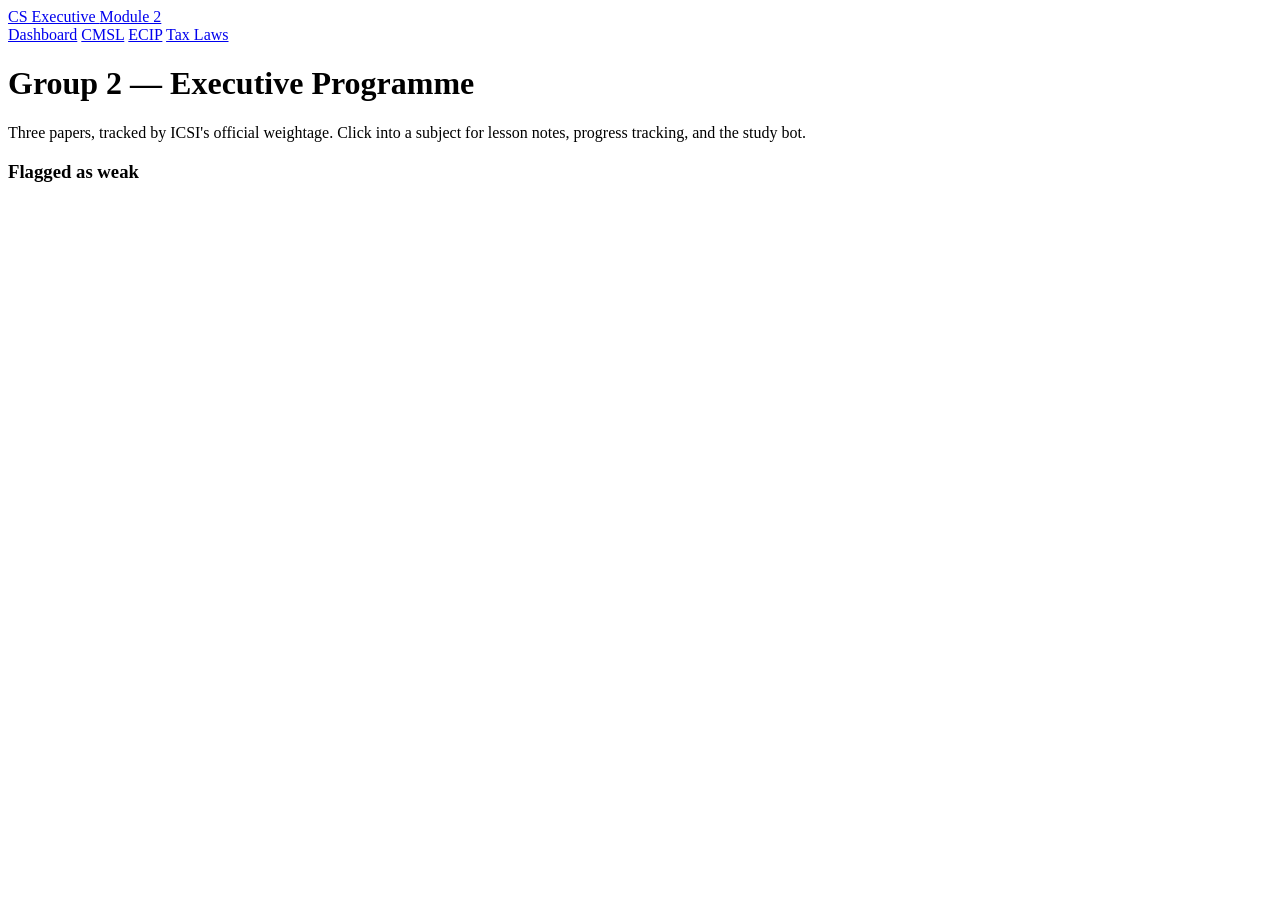
==== index.html @ d8a4f107 "Add files via upload" ====
<!DOCTYPE html>
<html lang="en">
<head>
<meta charset="UTF-8" />
<meta name="viewport" content="width=device-width, initial-scale=1" />
<title>CS Executive Module 2 — Study Guide</title>
<link rel="preconnect" href="https://fonts.googleapis.com">
<link href="https://fonts.googleapis.com/css2?family=Source+Serif+4:opsz,wght@8..60,400;8..60,600&family=IBM+Plex+Sans:wght@400;500;600&display=swap" rel="stylesheet">
<link rel="stylesheet" href="assets/style.css" />
</head>
<body>
  <div class="topbar">
    <a href="index.html" class="brand">CS Executive <span>Module 2</span></a>
    <nav>
      <a href="index.html" class="active">Dashboard</a>
      <a href="subject.html?paper=cmsl">CMSL</a>
      <a href="subject.html?paper=ecip">ECIP</a>
      <a href="subject.html?paper=tax">Tax Laws</a>
    </nav>
  </div>

  <div class="wrap">
    <div class="hero">
      <h1>Group 2 — Executive Programme</h1>
      <p>Three papers, tracked by ICSI's official weightage. Click into a subject for lesson notes, progress tracking, and the study bot.</p>
    </div>

    <div class="paper-grid" id="paper-grid"></div>

    <div class="weak-list">
      <h3>Flagged as weak</h3>
      <div id="weak-items"></div>
    </div>
  </div>

  <script src="assets/data.js"></script>
  <script src="assets/app.js"></script>
  <script src="assets/bot.js"></script>
  <script>renderDashboard();</script>
</body>
</html>
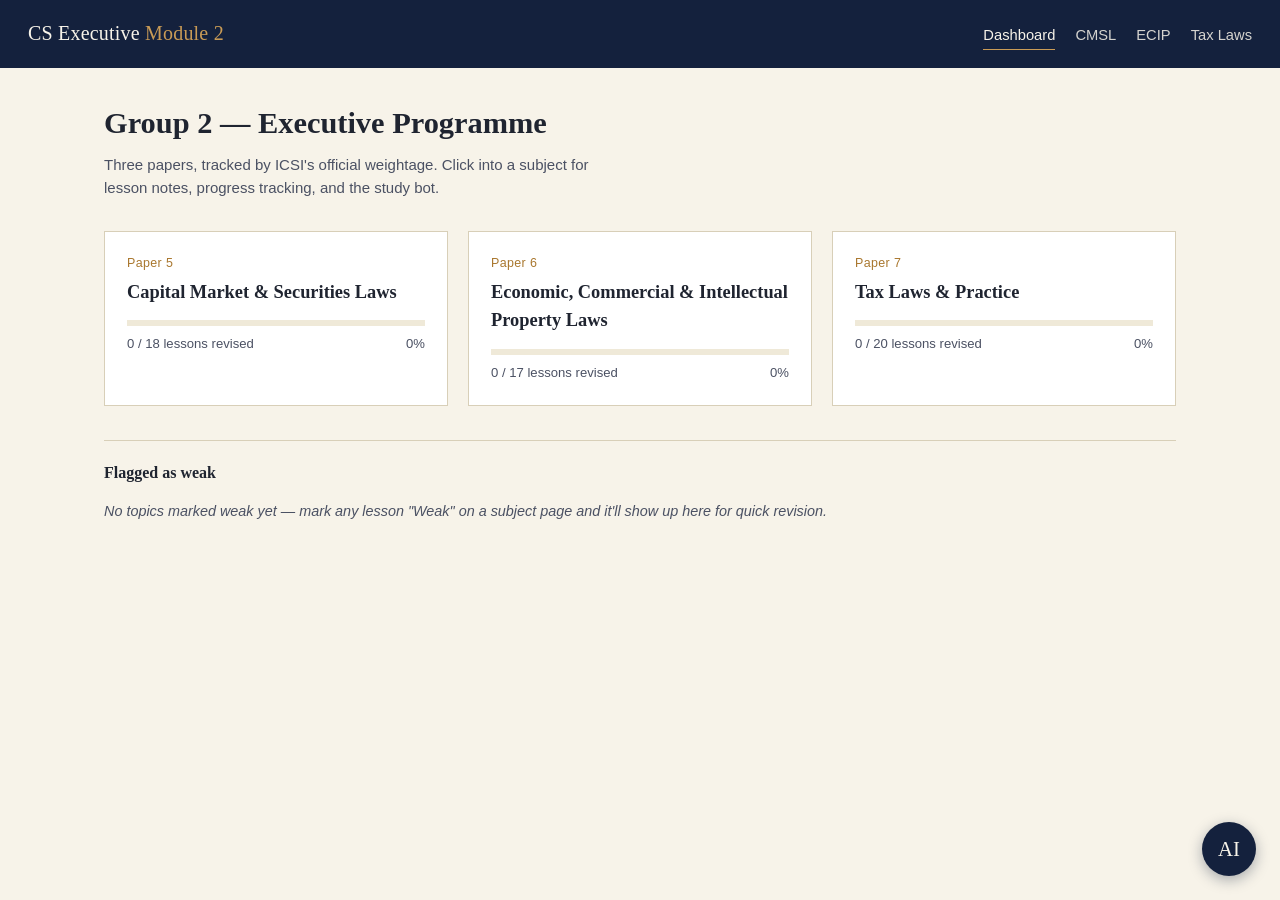
==== commit 00d27923: "Update index.html" ====
--- a/index.html
+++ b/index.html
@@ -6,7 +6,7 @@
 <title>CS Executive Module 2 — Study Guide</title>
 <link rel="preconnect" href="https://fonts.googleapis.com">
 <link href="https://fonts.googleapis.com/css2?family=Source+Serif+4:opsz,wght@8..60,400;8..60,600&family=IBM+Plex+Sans:wght@400;500;600&display=swap" rel="stylesheet">
-<link rel="stylesheet" href="assets/style.css" />
+<link rel="stylesheet" href="assets/style.css?v=2" />
 </head>
 <body>
   <div class="topbar">
@@ -33,9 +33,9 @@
     </div>
   </div>
 
-  <script src="assets/data.js"></script>
-  <script src="assets/app.js"></script>
-  <script src="assets/bot.js"></script>
+  <script src="assets/data.js?v=2"></script>
+  <script src="assets/app.js?v=2"></script>
+  <script src="assets/bot.js?v=2"></script>
   <script>renderDashboard();</script>
 </body>
 </html>
--- a/assets/style.css
+++ b/assets/style.css
@@ -0,0 +1,188 @@
+:root {
+  --ink: #1f2430;
+  --ink-soft: #4b5163;
+  --parchment: #f7f3e9;
+  --parchment-deep: #efe9d8;
+  --rule: #d8cfb8;
+  --navy: #14213d;
+  --navy-soft: #26324f;
+  --brass: #a9772e;
+  --brass-soft: #c99b56;
+  --done: #3b6e52;
+  --weak: #a64b3f;
+  --studying: #b8894a;
+}
+
+* { box-sizing: border-box; }
+
+body {
+  margin: 0;
+  background: var(--parchment);
+  color: var(--ink);
+  font-family: "IBM Plex Sans", -apple-system, sans-serif;
+  font-size: 15px;
+  line-height: 1.55;
+}
+
+h1, h2, h3, .serif {
+  font-family: "Source Serif 4", Georgia, serif;
+}
+
+a { color: inherit; }
+
+/* ---- Top bar ---- */
+.topbar {
+  background: var(--navy);
+  color: var(--parchment);
+  padding: 18px 28px;
+  display: flex;
+  align-items: baseline;
+  justify-content: space-between;
+  flex-wrap: wrap;
+  gap: 8px;
+}
+.topbar a.brand {
+  font-family: "Source Serif 4", Georgia, serif;
+  font-size: 1.25rem;
+  text-decoration: none;
+  color: var(--parchment);
+  letter-spacing: 0.01em;
+}
+.topbar .brand span { color: var(--brass-soft); }
+.topbar nav { display: flex; gap: 20px; font-size: 0.92rem; }
+.topbar nav a { text-decoration: none; opacity: 0.85; border-bottom: 1px solid transparent; padding-bottom: 2px; }
+.topbar nav a:hover, .topbar nav a.active { opacity: 1; border-color: var(--brass-soft); }
+
+/* ---- Layout ---- */
+.wrap { max-width: 1120px; margin: 0 auto; padding: 32px 24px 80px; }
+
+/* ---- Dashboard ---- */
+.hero { margin-bottom: 32px; }
+.hero h1 { font-size: 1.9rem; margin: 0 0 6px; }
+.hero p { color: var(--ink-soft); margin: 0; max-width: 60ch; }
+
+.paper-grid { display: grid; grid-template-columns: repeat(auto-fit, minmax(280px, 1fr)); gap: 20px; margin-top: 24px; }
+.paper-card {
+  background: #fff;
+  border: 1px solid var(--rule);
+  padding: 22px;
+  text-decoration: none;
+  color: var(--ink);
+  display: block;
+}
+.paper-card .code { font-size: 0.78rem; color: var(--brass); letter-spacing: 0.03em; }
+.paper-card h2 { font-size: 1.15rem; margin: 4px 0 14px; }
+.progress-track { height: 6px; background: var(--parchment-deep); position: relative; margin-bottom: 8px; }
+.progress-fill { height: 100%; background: var(--brass); }
+.progress-label { font-size: 0.82rem; color: var(--ink-soft); display: flex; justify-content: space-between; }
+
+.weak-list { margin-top: 34px; border-top: 1px solid var(--rule); padding-top: 20px; }
+.weak-list h3 { font-size: 1rem; margin: 0 0 10px; }
+.weak-list ul { margin: 0; padding: 0; list-style: none; }
+.weak-list li { padding: 6px 0; border-bottom: 1px dotted var(--rule); font-size: 0.92rem; display: flex; justify-content: space-between; }
+.weak-list .tag { color: var(--weak); font-size: 0.78rem; }
+.empty-note { color: var(--ink-soft); font-size: 0.9rem; font-style: italic; }
+
+/* ---- Subject page ---- */
+.subject-head { margin-bottom: 6px; }
+.subject-head .code { color: var(--brass); font-size: 0.82rem; letter-spacing: 0.03em; }
+.subject-head h1 { margin: 4px 0 4px; font-size: 1.75rem; }
+.part-summary { display: flex; gap: 24px; margin: 18px 0 28px; flex-wrap: wrap; }
+.part-summary div { font-size: 0.85rem; color: var(--ink-soft); }
+.part-summary strong { color: var(--ink); font-family: "Source Serif 4", Georgia, serif; font-size: 1.1rem; display: block; }
+
+.part-divider {
+  margin: 34px 0 6px;
+  padding-bottom: 6px;
+  border-bottom: 2px solid var(--navy);
+  display: flex;
+  justify-content: space-between;
+  align-items: baseline;
+}
+.part-divider h2 { font-size: 1.05rem; margin: 0; }
+.part-divider span { font-size: 0.82rem; color: var(--brass); }
+
+.lesson {
+  border-bottom: 1px solid var(--rule);
+  padding: 14px 0;
+}
+.lesson-row { display: flex; align-items: center; gap: 14px; cursor: pointer; }
+.lesson-num { font-family: "Source Serif 4", Georgia, serif; color: var(--brass); font-size: 0.95rem; width: 26px; flex-shrink: 0; }
+.lesson-title { flex: 1; font-size: 0.98rem; }
+.status-select {
+  font-size: 0.78rem;
+  border: 1px solid var(--rule);
+  background: #fff;
+  padding: 4px 8px;
+  color: var(--ink-soft);
+  cursor: pointer;
+}
+.status-select[data-status="done"] { color: var(--done); border-color: var(--done); }
+.status-select[data-status="studying"] { color: var(--studying); border-color: var(--studying); }
+.status-select[data-status="weak"] { color: var(--weak); border-color: var(--weak); }
+
+.lesson-notes { display: none; padding: 10px 0 4px 40px; color: var(--ink-soft); font-size: 0.92rem; max-width: 72ch; }
+.lesson.open .lesson-notes { display: block; }
+.lesson.open .lesson-row .caret { transform: rotate(90deg); }
+.caret { transition: transform 0.15s ease; color: var(--brass); flex-shrink: 0; }
+.ask-bot-link { display: inline-block; margin-top: 8px; font-size: 0.85rem; color: var(--brass); cursor: pointer; text-decoration: underline; }
+
+/* ---- Bot widget ---- */
+#bot-toggle {
+  position: fixed; bottom: 24px; right: 24px;
+  background: var(--navy); color: var(--parchment);
+  border: none; width: 54px; height: 54px; border-radius: 50%;
+  font-family: "Source Serif 4", Georgia, serif; font-size: 1.3rem;
+  cursor: pointer; box-shadow: 0 4px 14px rgba(20,33,61,0.35);
+  z-index: 40;
+}
+#bot-panel {
+  position: fixed; bottom: 90px; right: 24px; width: 360px; max-width: calc(100vw - 32px);
+  height: 480px; max-height: calc(100vh - 130px);
+  background: #fff; border: 1px solid var(--rule);
+  box-shadow: 0 10px 30px rgba(20,33,61,0.25);
+  display: none; flex-direction: column; z-index: 40;
+}
+#bot-panel.open { display: flex; }
+#bot-panel { overflow: hidden; }
+#bot-body { display: flex; flex-direction: column; flex: 1; min-height: 0; }
+.bot-head { background: var(--navy); color: var(--parchment); padding: 12px 16px; font-size: 0.9rem; display: flex; justify-content: space-between; align-items: center; flex-shrink: 0; }
+.bot-head button { background: none; border: none; color: var(--parchment); cursor: pointer; font-size: 1rem; }
+.bot-messages { flex: 1; min-height: 0; overflow-y: auto; padding: 14px 16px; font-size: 0.88rem; }
+.bot-msg { margin-bottom: 12px; }
+.bot-msg.user { text-align: right; }
+.bot-msg .bubble { display: inline-block; padding: 8px 12px; max-width: 85%; text-align: left; overflow-wrap: break-word; word-break: break-word; }
+.bot-msg.assistant .bubble { max-width: 96%; }
+.bot-msg .bubble p { margin: 0 0 8px; }
+.bot-msg .bubble p:last-child { margin-bottom: 0; }
+.bot-msg .bubble h3, .bot-msg .bubble h4 { font-size: 0.95rem; margin: 10px 0 4px; }
+.bot-msg .bubble h3:first-child, .bot-msg .bubble h4:first-child { margin-top: 0; }
+.bot-msg .bubble ul { margin: 4px 0 8px; padding-left: 18px; }
+.bot-msg .bubble hr { border: none; border-top: 1px solid var(--rule); margin: 8px 0; }
+.bot-msg .bubble code { background: rgba(0,0,0,0.06); padding: 1px 4px; font-size: 0.85em; }
+.bot-msg .bubble table { border-collapse: collapse; width: 100%; margin: 6px 0 10px; font-size: 0.85em; }
+.bot-msg .bubble th, .bot-msg .bubble td { border: 1px solid var(--rule); padding: 4px 6px; text-align: left; vertical-align: top; }
+.bot-msg .bubble th { background: var(--parchment-deep); }
+.bot-msg .bubble blockquote { margin: 6px 0; padding: 6px 10px; border-left: 3px solid var(--brass); background: var(--parchment-deep); font-style: italic; }
+.bot-msg.user .bubble { background: var(--navy); color: var(--parchment); }
+.bot-msg.assistant .bubble { background: var(--parchment-deep); }
+.bot-msg.system .bubble { background: none; color: var(--ink-soft); font-style: italic; font-size: 0.82rem; padding: 0; }
+.bot-select-row { flex-shrink: 0; }
+.bot-input-row { display: flex; border-top: 1px solid var(--rule); flex-shrink: 0; }
+.bot-input-row input { flex: 1; border: none; padding: 10px 12px; font-size: 0.88rem; font-family: inherit; }
+.bot-input-row input:focus { outline: none; }
+.bot-input-row button { border: none; background: var(--brass); color: #fff; padding: 0 16px; cursor: pointer; }
+.bot-select-row { padding: 8px 12px; border-top: 1px solid var(--rule); font-size: 0.78rem; color: var(--ink-soft); display: flex; align-items: center; gap: 6px; }
+.bot-select-row select { font-size: 0.78rem; padding: 2px 4px; }
+.bot-settings { padding: 14px 16px; font-size: 0.85rem; }
+.bot-settings input { width: 100%; padding: 8px; border: 1px solid var(--rule); margin: 8px 0; font-family: inherit; }
+.bot-settings button { background: var(--brass); color: #fff; border: none; padding: 8px 14px; cursor: pointer; }
+.bot-settings p { color: var(--ink-soft); font-size: 0.8rem; }
+.bot-settings a { color: var(--brass); }
+
+@media (max-width: 640px) {
+  .topbar { padding: 14px 16px; }
+  .wrap { padding: 22px 14px 70px; }
+  #bot-panel { right: 12px; width: calc(100vw - 24px); }
+  #bot-toggle { right: 16px; }
+}
